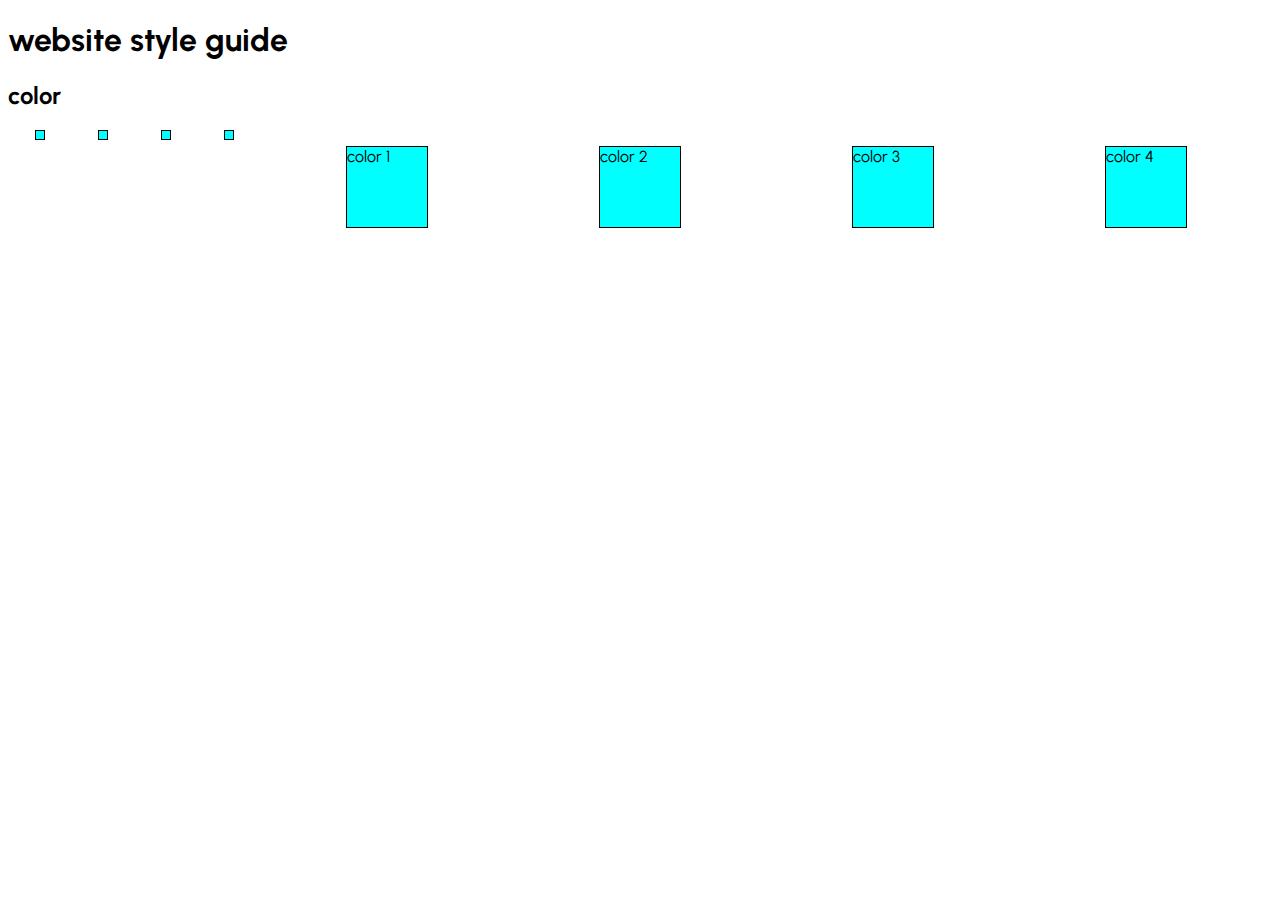
==== index.html @ 35fa054d "230512_visualguide" ====
<!DOCTYPE html>
<html lang="en">
<head>
    <meta charset="UTF-8">
    <meta http-equiv="X-UA-Compatible" content="IE=edge">
    <meta name="viewport" content="width=device-width, initial-scale=1.0">
    <title>visual guide</title>
    <link href="/css/styles.css" rel="stylesheet">
    <link rel="preconnect" href="https://fonts.googleapis.com">
    <link rel="preconnect" href="https://fonts.gstatic.com" crossorigin>
    <link href="https://fonts.googleapis.com/css2?family=Comfortaa:wght@300;400;500;600;700&family=Urbanist:ital,wght@0,100;0,200;0,300;0,400;0,500;0,600;0,700;0,800;0,900;1,100;1,200;1,300;1,400;1,500;1,600;1,700;1,800;1,900&display=swap" rel="stylesheet">    
</head>
<body>
    <header>
        <h1>website style guide</h1>
    </header>
    <main>
        <h2>color</h2>
        <section class="color">
            <div class="side">
                <div class="colorbox"></div>
                <div class="colorbox"></div>
                <div class="colorbox"></div>
                <div class="colorbox"></div>
            </div>
            <div class="right">
                <p class="colorbox">color 1</p>
                <p class="colorbox">color 2</p>
                <p class="colorbox">color 3</p>
                <p class="colorbox">color 4</p>
            </div>
        </section>
    </main>
</body>
</html>
---- css/styles.css ----
* {
    font-family: 'urbanist';
}

/* header */

/* color section */

.color {
    display: flex;
}

.color > .side {
    display: flex;
    justify-content: space-around;
    width: 20%;
}

div.colorbox {
    background-color: aqua;
    height: 8px;
    width: 8px;
    border: 1px solid black;
}

.color > .right {
    display: flex;
    justify-content: space-around;
    width: 80%;
}

p.colorbox {
    background-color: aqua;
    border: 1px solid black;
    height: 80px;
    width: 80px;
}
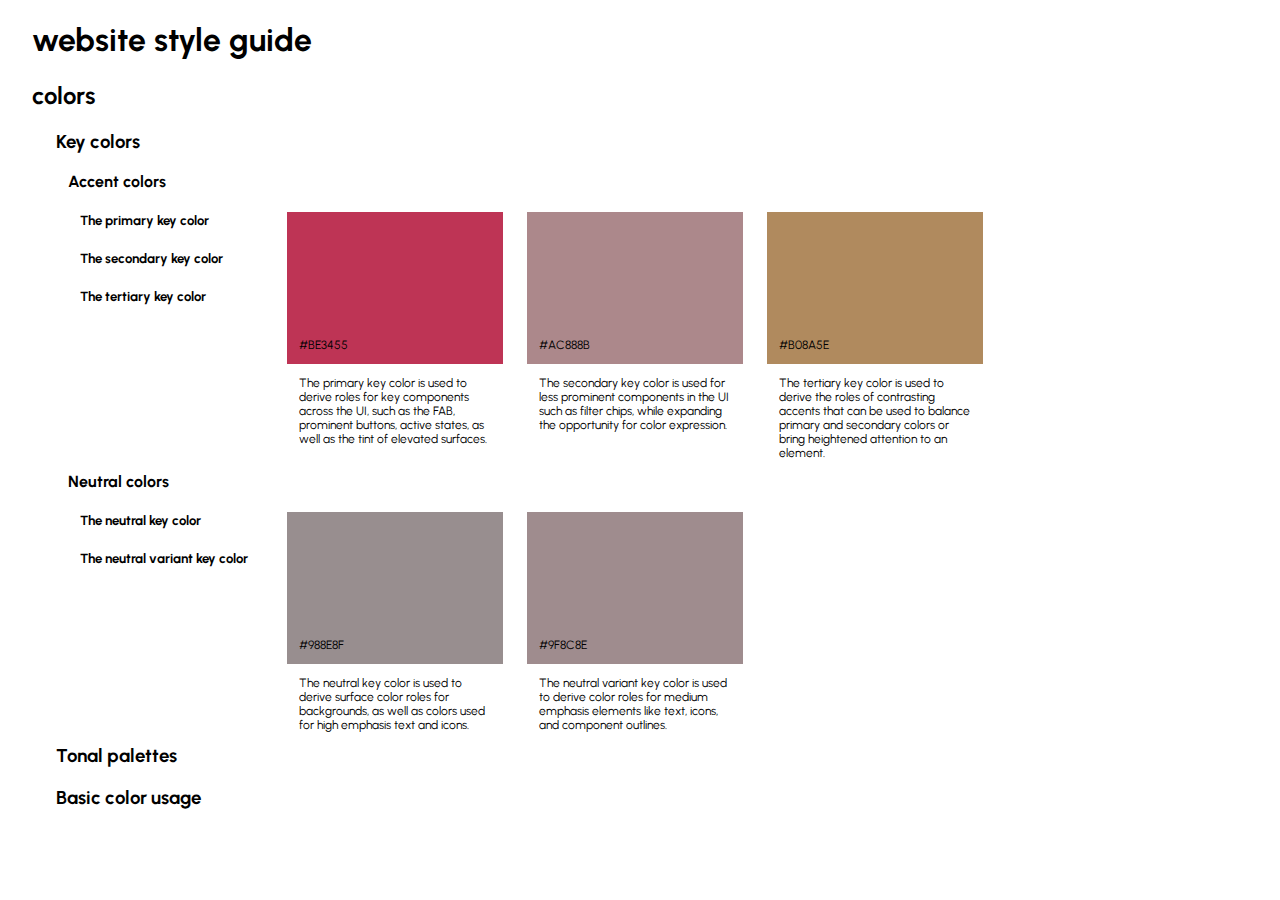
==== commit 3b989da9: "230515_update" ====
--- a/index.html
+++ b/index.html
@@ -5,7 +5,7 @@
     <meta http-equiv="X-UA-Compatible" content="IE=edge">
     <meta name="viewport" content="width=device-width, initial-scale=1.0">
     <title>visual guide</title>
-    <link href="/css/styles.css" rel="stylesheet">
+    <link href="css/styles.css" type="text/css" rel="stylesheet">
     <link rel="preconnect" href="https://fonts.googleapis.com">
     <link rel="preconnect" href="https://fonts.gstatic.com" crossorigin>
     <link href="https://fonts.googleapis.com/css2?family=Comfortaa:wght@300;400;500;600;700&family=Urbanist:ital,wght@0,100;0,200;0,300;0,400;0,500;0,600;0,700;0,800;0,900;1,100;1,200;1,300;1,400;1,500;1,600;1,700;1,800;1,900&display=swap" rel="stylesheet">    
@@ -15,21 +15,51 @@
         <h1>website style guide</h1>
     </header>
     <main>
-        <h2>color</h2>
-        <section class="color">
-            <div class="side">
-                <div class="colorbox"></div>
-                <div class="colorbox"></div>
-                <div class="colorbox"></div>
-                <div class="colorbox"></div>
+        <h2>colors</h2>
+        <section class="key-colors">
+            <h3>Key colors</h3>
+            <h4>Accent colors</h4>
+            <div class="accent-colors">
+                <div class="left">
+                    <h5>The primary key color</h5>
+                    <h5>The secondary key color</h5>
+                    <h5>The tertiary key color</h5>
+                </div>
+                <div class="color-hero">
+                    <div>
+                        <p class="color-box" id="BE3455">#BE3455</p>
+                        <p class="color-text">The primary key color is used to derive roles for key components across the UI, such as the FAB, prominent buttons, active states, as well as the tint of elevated surfaces.</p>
+                    </div>
+                    <div>
+                        <p class="color-box" id="AC888B">#AC888B</p>
+                        <p class="color-text">The secondary key color is used for less prominent components in the UI such as filter chips, while expanding the opportunity for color expression.</p>
+                    </div>
+                    <div>    
+                        <p class="color-box" id="B08A5E">#B08A5E</p>
+                        <p class="color-text">The tertiary key color is used to derive the roles of contrasting accents that can be used to balance primary and secondary colors or bring heightened attention to an element. </p>
+                    </div>
+                </div>
             </div>
-            <div class="right">
-                <p class="colorbox">color 1</p>
-                <p class="colorbox">color 2</p>
-                <p class="colorbox">color 3</p>
-                <p class="colorbox">color 4</p>
+            <h4>Neutral colors</h4>
+            <div class="neutral-colors">
+                <div class="left">
+                    <h5>The neutral key color</h5>
+                    <h5>The neutral variant key color</h5>
+                </div>
+                <div class="color-hero">
+                    <div>
+                        <p class="color-box" id="c988E8F">#988E8F</p>
+                        <p class="color-text">The neutral key color is used to derive surface color roles for backgrounds, as well as colors used for high emphasis text and icons.</p>
+                    </div>
+                    <div>
+                        <p class="color-box" id="c9F8C8E">#9F8C8E</p>
+                        <p class="color-text">The neutral variant key color is used to derive color roles for medium emphasis elements like text, icons, and component outlines. </p>
+                    </div>
+                </div>
             </div>
-        </section>
+        </section> 
+        <h3>Tonal palettes</h3>
+        <h3>Basic color usage</h3>
     </main>
 </body>
 </html>--- a/css/styles.css
+++ b/css/styles.css
@@ -2,36 +2,80 @@
     font-family: 'urbanist';
 }
 
+body {
+    margin: 16px 32px;
+}
+
+p {
+    font-size: 12px;
+}
+
+h3 {
+    margin-top: 0;
+    margin-left: 24px;
+}
+
+h4 {
+    margin-top: 0;
+    margin-left: 36px;
+}
+
+h5 {
+    margin-top: 0;
+    margin-left:48px;
+}
+
 /* header */
 
-/* color section */
+/* key-colors section */
 
-.color {
+.accent-colors, .neutral-colors, 
+.color-hero{
     display: flex;
 }
 
-.color > .side {
-    display: flex;
-    justify-content: space-around;
-    width: 20%;
+.left, 
+.neutral-colors > h4 {
+    width: 20%; 
 }
 
-div.colorbox {
-    background-color: aqua;
-    height: 8px;
-    width: 8px;
-    border: 1px solid black;
+.color-hero div {
+    display: flex;
+    flex-direction: column;
 }
 
-.color > .right {
+.color-box {
+    height: 128px;
+    width: 192px;
     display: flex;
-    justify-content: space-around;
-    width: 80%;
+    align-items: flex-end;
+    padding: 12px;
+    margin: 0 12px;
 }
 
-p.colorbox {
-    background-color: aqua;
-    border: 1px solid black;
-    height: 80px;
-    width: 80px;
-}+.color-text {
+    width: 192px;
+    padding: 12px;
+    margin: 0 12px;
+}
+
+#BE3455 {
+    background-color: #BE3455;
+}
+
+#AC888B {
+    background-color: #AC888B;
+}
+
+#B08A5E {
+    background-color: #B08A5E;
+}
+
+#c988E8F {
+    background-color: #988e8f;
+}
+
+#c9F8C8E {
+    background-color: #9F8C8E;
+}
+
